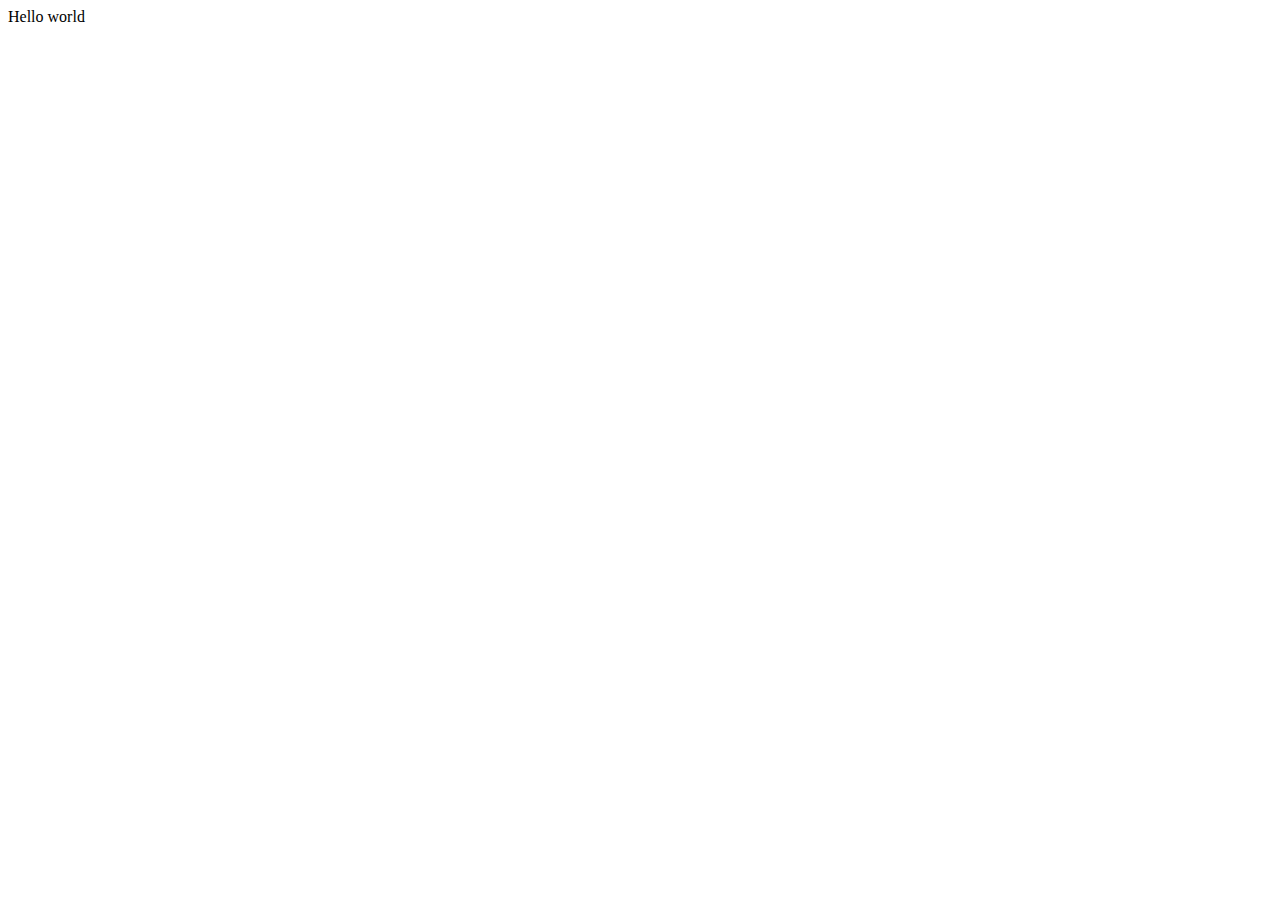
==== index.html @ 74fabec3 "Initial commit" ====
<!DOCTYPE html>
<html>

<head>
  <meta charset="utf-8">
  <meta name="viewport" content="width=device-width">
  <title>replit</title>
  <link href="style.css" rel="stylesheet" type="text/css" />
</head>

<body>
  Hello world
  <script src="script.js"></script>

  <!--
  This script places a badge on your repl's full-browser view back to your repl's cover
  page. Try various colors for the theme: dark, light, red, orange, yellow, lime, green,
  teal, blue, blurple, magenta, pink!
  -->
  <script src="https://replit.com/public/js/replit-badge-v2.js" theme="dark" position="bottom-right"></script>
</body>

</html>
---- style.css ----
html {
  height: 100%;
  width: 100%;
}
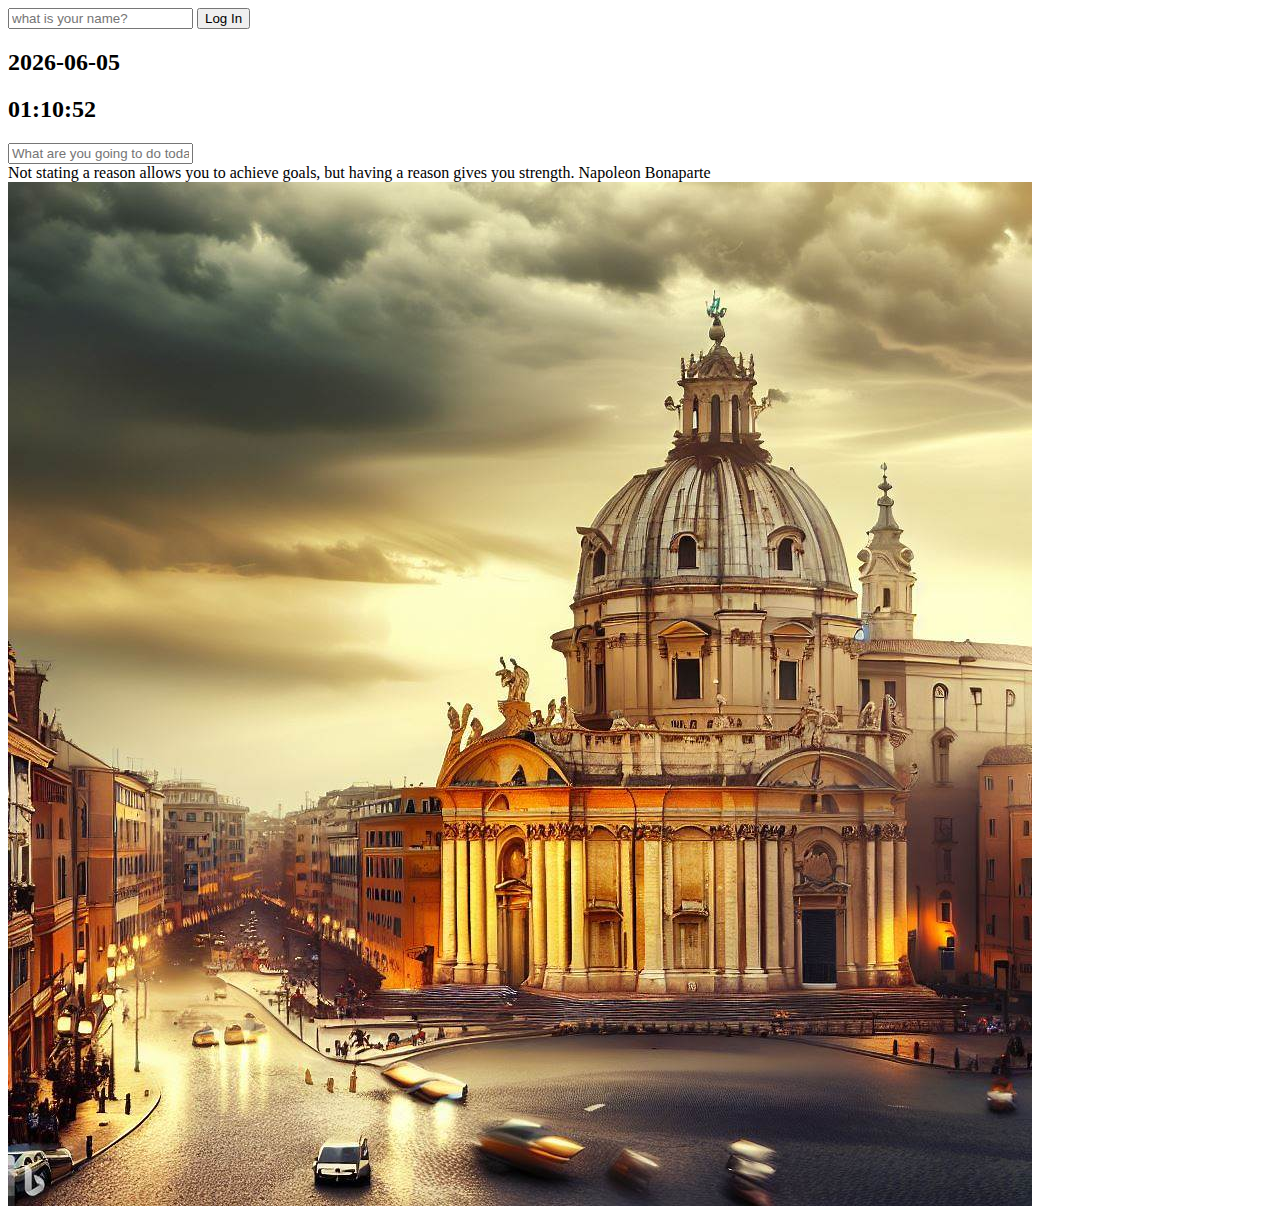
==== commit 6b03cbcd: "course 02-07" ====
--- a/index.html
+++ b/index.html
@@ -8,15 +8,38 @@
   <link href="style.css" rel="stylesheet" type="text/css" />
 </head>
 
-<body>
-  Hello world
-  <script src="script.js"></script>
+<body >
+  <form class="login-form hidden">
+    <input required maxlength="15" type="text" placeholder="what is your name?">
+    <button>Log In</button>
+  </form>
+  <h2 id="today"></h2>
+  <h2 id="clock">00:00</h2>
 
-  <!--
-  This script places a badge on your repl's full-browser view back to your repl's cover
-  page. Try various colors for the theme: dark, light, red, orange, yellow, lime, green,
-  teal, blue, blurple, magenta, pink!
-  -->
+  <h1 id="greeting" class="hidden"> </h1>
+  <form id="todo-form">
+    <input type="text" placeholder="What are you going to do today?">
+  </form>
+  <ui id="todo-list"></ui>
+  <div id="quote">
+    <span></span>
+    <span></span>
+  </div>
+  <div id=#weather>
+    <span></span>
+    <span></span>
+  </div>
+
+
+
+  <script src="js/greetings.js"></script>
+  <script src="js/clock.js"></script>
+  <script src="js/quotes.js"></script>
+  <script src="js/background.js"></script>
+  <script src="js/todo.js"></script>
+  <script src="js/weather.js"></script>
+
+
   <script src="https://replit.com/public/js/replit-badge-v2.js" theme="dark" position="bottom-right"></script>
 </body>
 
--- a/style.css
+++ b/style.css
@@ -2,3 +2,15 @@
   height: 100%;
   width: 100%;
 }
+
+h1 {
+  transition: color 1s ease-in-out;
+}
+
+.active {
+  color: tomato;
+}
+
+.hidden {
+  display: none;
+}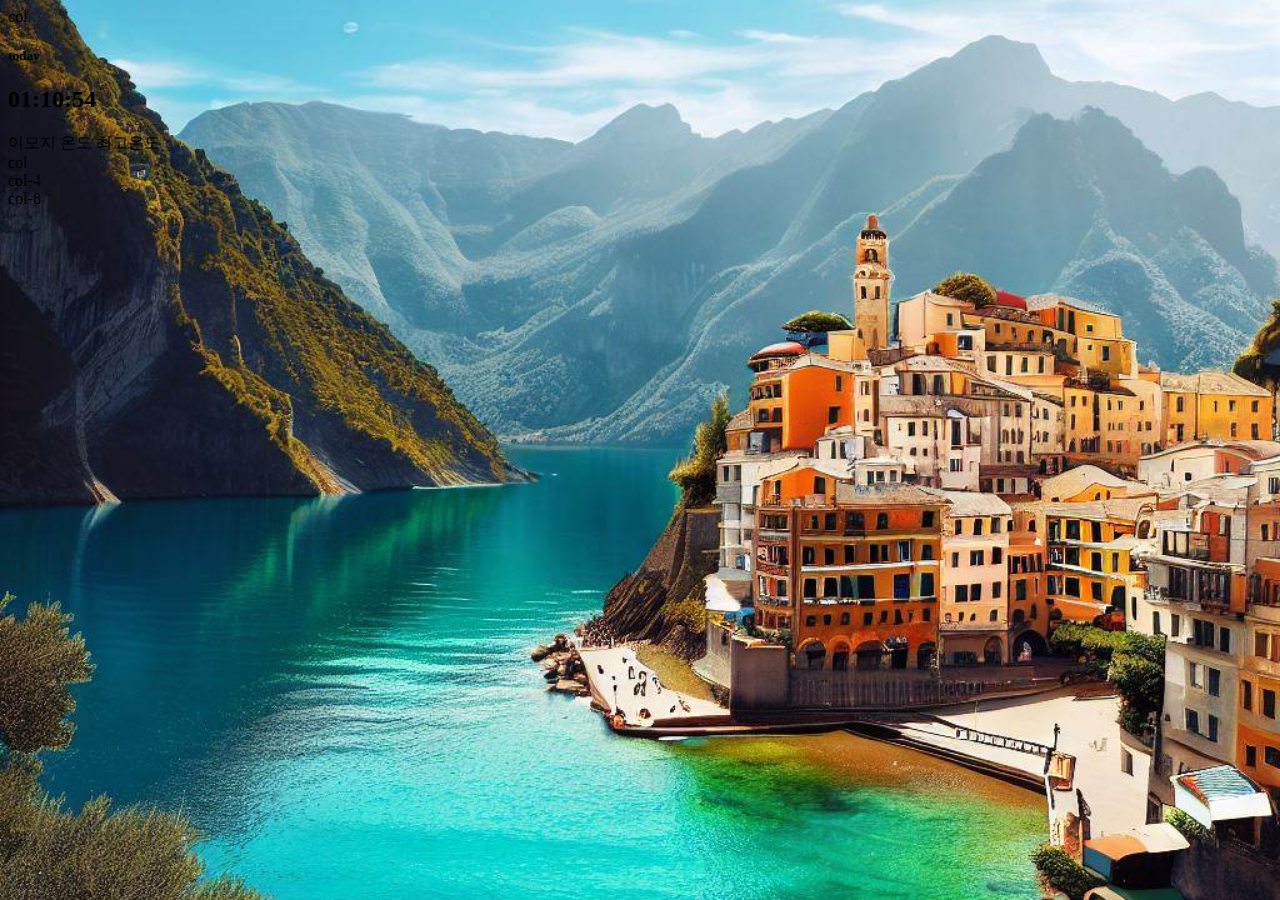
==== commit c53d2fcc: "feat: Add background image and date time" ====
--- a/index.html
+++ b/index.html
@@ -4,12 +4,37 @@
 <head>
   <meta charset="utf-8">
   <meta name="viewport" content="width=device-width">
-  <title>replit</title>
+  <title>chrome-app</title>
   <link href="style.css" rel="stylesheet" type="text/css" />
+  <link href="https://cdn.jsdelivr.net/npm/bootstrap@5.3.1/dist/css/bootstrap.min.css" rel="stylesheet" integrity="sha384-4bw+/aepP/YC94hEpVNVgiZdgIC5+VKNBQNGCHeKRQN+PtmoHDEXuppvnDJzQIu9" crossorigin="anonymous">
 </head>
 
 <body >
-  <form class="login-form hidden">
+  
+  <div class="container text-center">
+    <div class="row align-items-end time">
+      <div class="col">col</div>
+      <div class="col">
+        <div id="time">
+          <h5 id="today">today</h5>
+          <h2 id="clock">00:00</h2>
+        </div>
+        <div id="weather">
+          <span>이모지</span>
+          <span>온도</span>
+          <span>최고온도</span>
+        </div>
+      </div>
+      <div class="col">col</div>
+    </div>
+    <div class="row text-center todo">
+      <div class="col-4">col-4</div>
+      <div class="col-8">col-8</div>
+    </div>
+  </div>
+  <div class="overlay"></div>
+
+  <!-- <form class="login-form hidden">
     <input required maxlength="15" type="text" placeholder="what is your name?">
     <button>Log In</button>
   </form>
@@ -28,19 +53,17 @@
   <div id=#weather>
     <span></span>
     <span></span>
-  </div>
+  </div> -->
 
 
 
-  <script src="js/greetings.js"></script>
+ <!-- <script src="js/greetings.js"></script> -->
   <script src="js/clock.js"></script>
-  <script src="js/quotes.js"></script>
+  <!-- <script src="js/quotes.js"></script>  -->
   <script src="js/background.js"></script>
-  <script src="js/todo.js"></script>
-  <script src="js/weather.js"></script>
+  <!-- <script src="js/todo.js"></script>
+  <script src="js/weather.js"></script> -->
 
-
-  <script src="https://replit.com/public/js/replit-badge-v2.js" theme="dark" position="bottom-right"></script>
 </body>
 
 </html>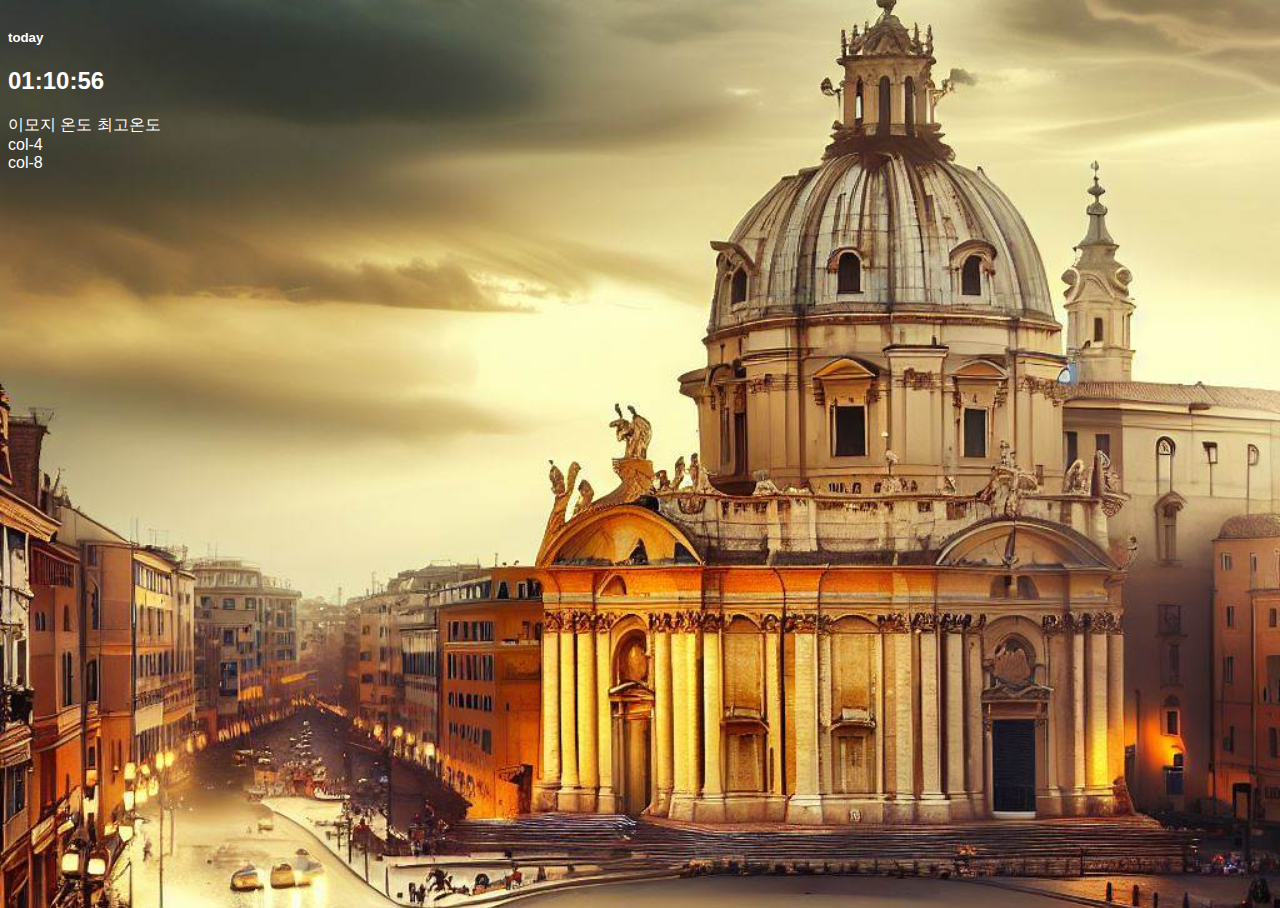
==== commit 40561469: "chore: div rearrange" ====
--- a/index.html
+++ b/index.html
@@ -11,21 +11,18 @@
 
 <body >
   
-  <div class="container text-center">
-    <div class="row align-items-end time">
-      <div class="col">col</div>
-      <div class="col">
-        <div id="time">
-          <h5 id="today">today</h5>
-          <h2 id="clock">00:00</h2>
-        </div>
-        <div id="weather">
-          <span>이모지</span>
-          <span>온도</span>
-          <span>최고온도</span>
-        </div>
-      </div>
-      <div class="col">col</div>
+  <div class="container text-center time">
+    <div class="row align-items-end">
+        <div class="row">
+          <div class="col" id="time">
+            <h5 id="today">today</h5>
+            <h2 id="clock">00:00</h2>
+          </div>
+          <div class="col" id="weather">
+            <span>이모지</span>
+            <span>온도</span>
+            <span>최고온도</span>
+          </div>
     </div>
     <div class="row text-center todo">
       <div class="col-4">col-4</div>
@@ -33,6 +30,11 @@
     </div>
   </div>
   <div class="overlay"></div>
+
+
+  <script src="js/background.js"></script>
+  <script src="js/clock.js"></script>
+  <script src="js/weather.js"></script>
 
   <!-- <form class="login-form hidden">
     <input required maxlength="15" type="text" placeholder="what is your name?">
@@ -50,19 +52,15 @@
     <span></span>
     <span></span>
   </div>
-  <div id=#weather>
-    <span></span>
-    <span></span>
-  </div> -->
 
 
 
- <!-- <script src="js/greetings.js"></script> -->
-  <script src="js/clock.js"></script>
+ <script src="js/greetings.js"></script> -->
+  
   <!-- <script src="js/quotes.js"></script>  -->
-  <script src="js/background.js"></script>
-  <!-- <script src="js/todo.js"></script>
-  <script src="js/weather.js"></script> -->
+  
+<!-- <script src="js/todo.js"></script> -->
+   
 
 </body>
 
--- a/style.css
+++ b/style.css
@@ -1,16 +1,45 @@
 html {
   height: 100%;
   width: 100%;
+}
+
+body {
+  color:rgb(255, 255, 255);
+  height: 100vh;
+  width: 100%;
+  /* display: flex; */
+  justify-content: center;
+  align-items: center;
+  font-family: -apple-system, BlinkMacSystemFont, "Segoe UI", Roboto, Oxygen,
+    Ubuntu, Cantarell, "Open Sans", "Helvetica Neue", sans-serif;
 }
 
 h1 {
   transition: color 1s ease-in-out;
 }
 
+.time{
+  height: 400px;
+  overflow: hidden;
+}
+
+.todo{
+  height:400px;
+}
 .active {
   color: tomato;
 }
 
 .hidden {
   display: none;
-}+}
+
+/* .overlay {
+  position: fixed;
+  top: 0;
+  left: 0;
+  width: 100%;
+  height: 100%;
+  background-color: rgba(0, 0, 0, 0.8); /* Black with 20% opacity */
+  /*z-index: 1; /* Place the overlay above other content */
+/* }  */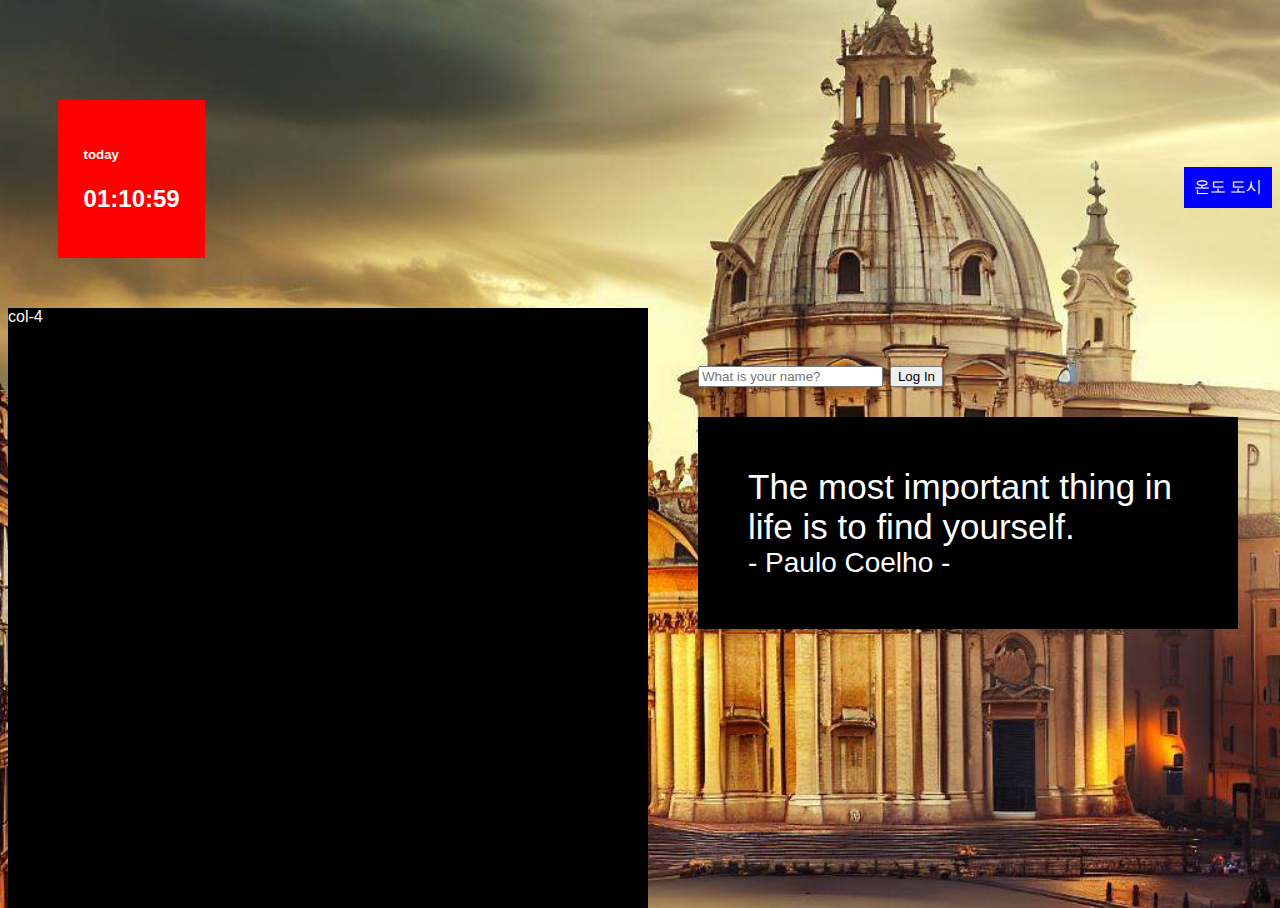
==== commit 6491e0d4: "feat: apply Grid layout" ====
--- a/index.html
+++ b/index.html
@@ -6,58 +6,58 @@
   <meta name="viewport" content="width=device-width">
   <title>chrome-app</title>
   <link href="style.css" rel="stylesheet" type="text/css" />
-  <link href="https://cdn.jsdelivr.net/npm/bootstrap@5.3.1/dist/css/bootstrap.min.css" rel="stylesheet" integrity="sha384-4bw+/aepP/YC94hEpVNVgiZdgIC5+VKNBQNGCHeKRQN+PtmoHDEXuppvnDJzQIu9" crossorigin="anonymous">
 </head>
 
 <body >
-  
-  <div class="container text-center time">
-    <div class="row align-items-end">
-        <div class="row">
-          <div class="col" id="time">
-            <h5 id="today">today</h5>
-            <h2 id="clock">00:00</h2>
-          </div>
-          <div class="col" id="weather">
-            <span>이모지</span>
-            <span>온도</span>
-            <span>최고온도</span>
-          </div>
-    </div>
-    <div class="row text-center todo">
-      <div class="col-4">col-4</div>
-      <div class="col-8">col-8</div>
+  <!-- time & location -->
+  <div class="container timeWeather">
+      <div id="time">
+        <h5 id="today">today</h5>
+        <h2 id="clock">00:00</h2>
+      </div>
+      <div id="weather">
+        <span>온도</span>
+        <span>도시</span>
+      </div>  
+  </div>
+
+  <!-- quote & todo -->
+  <div class="container todoQuote">
+    <div id="todo">col-4</div>
+    <div id="loginQuote">
+      <!-- login -->
+      <form class="login-form" class="hidden">
+        <input required maxlength="20" type="text" placeholder="What is your name?">
+        <button>Log In</button>
+      </form>    
+      <h1 id="greeting" class="hidden"></h1>
+      <!-- quote -->
+      <div id="quote">
+        <span></span>
+        <span></span>
+      </div>
+
     </div>
   </div>
-  <div class="overlay"></div>
 
 
   <script src="js/background.js"></script>
   <script src="js/clock.js"></script>
   <script src="js/weather.js"></script>
+  <script src="js/greetings.js"></script>
+  <script src="js/quotes.js"></script>
 
-  <!-- <form class="login-form hidden">
-    <input required maxlength="15" type="text" placeholder="what is your name?">
-    <button>Log In</button>
-  </form>
-  <h2 id="today"></h2>
-  <h2 id="clock">00:00</h2>
-
-  <h1 id="greeting" class="hidden"> </h1>
-  <form id="todo-form">
-    <input type="text" placeholder="What are you going to do today?">
-  </form>
+  <!--       <form id="todo-form">
+        <input type="text" placeholder="What are you going to do today?">
+      </form>
   <ui id="todo-list"></ui>
-  <div id="quote">
-    <span></span>
-    <span></span>
-  </div>
+  
 
 
 
- <script src="js/greetings.js"></script> -->
+ -->
   
-  <!-- <script src="js/quotes.js"></script>  -->
+  <!--   -->
   
 <!-- <script src="js/todo.js"></script> -->
    
--- a/style.css
+++ b/style.css
@@ -18,28 +18,60 @@
   transition: color 1s ease-in-out;
 }
 
-.time{
-  height: 400px;
-  overflow: hidden;
+.timeWeather{
+  position: relative;
+  display:grid;
+  /* grid-auto-flow:column; */
+  grid-template-columns: repeat(auto-fit, minmax(300px, 1fr));
+  margin:0 auto;
+  height: 300px;
+  /* background: lightgray; */
+}
+#time{
+  padding: 2%;
+  background:red;
+  position: absolute;
+  left: 50px;
+  bottom: 50px;
+}
+#weather{
+  position: absolute;
+  background:blue;
+  right: 16px;
+  bottom: 100px;
+  padding: 10px;
 }
 
-.todo{
-  height:400px;
+.todoQuote{
+  display:grid;
+  grid-template-columns: repeat(auto-fit, minmax(300px, 1fr));
+  height:600px;
+  margin: 0 auto;
 }
+#todo{
+  background:black;
+}
+#loginQuote{
+  /* background:grey; */
+  font-size:25px;
+  padding: 50px;
+}
+#quote{
+  margin-top: 30px;
+  display:grid;
+  grid-auto-flow:row;
+  background:rgb(0, 0, 0);
+  font-size:35px;
+  padding: 50px;
+}
+#quote span:nth-child(2){
+  font-size:28px;
+}
+
 .active {
   color: tomato;
 }
 
 .hidden {
   display: none;
-}
-
-/* .overlay {
-  position: fixed;
-  top: 0;
-  left: 0;
-  width: 100%;
-  height: 100%;
-  background-color: rgba(0, 0, 0, 0.8); /* Black with 20% opacity */
-  /*z-index: 1; /* Place the overlay above other content */
-/* }  */+}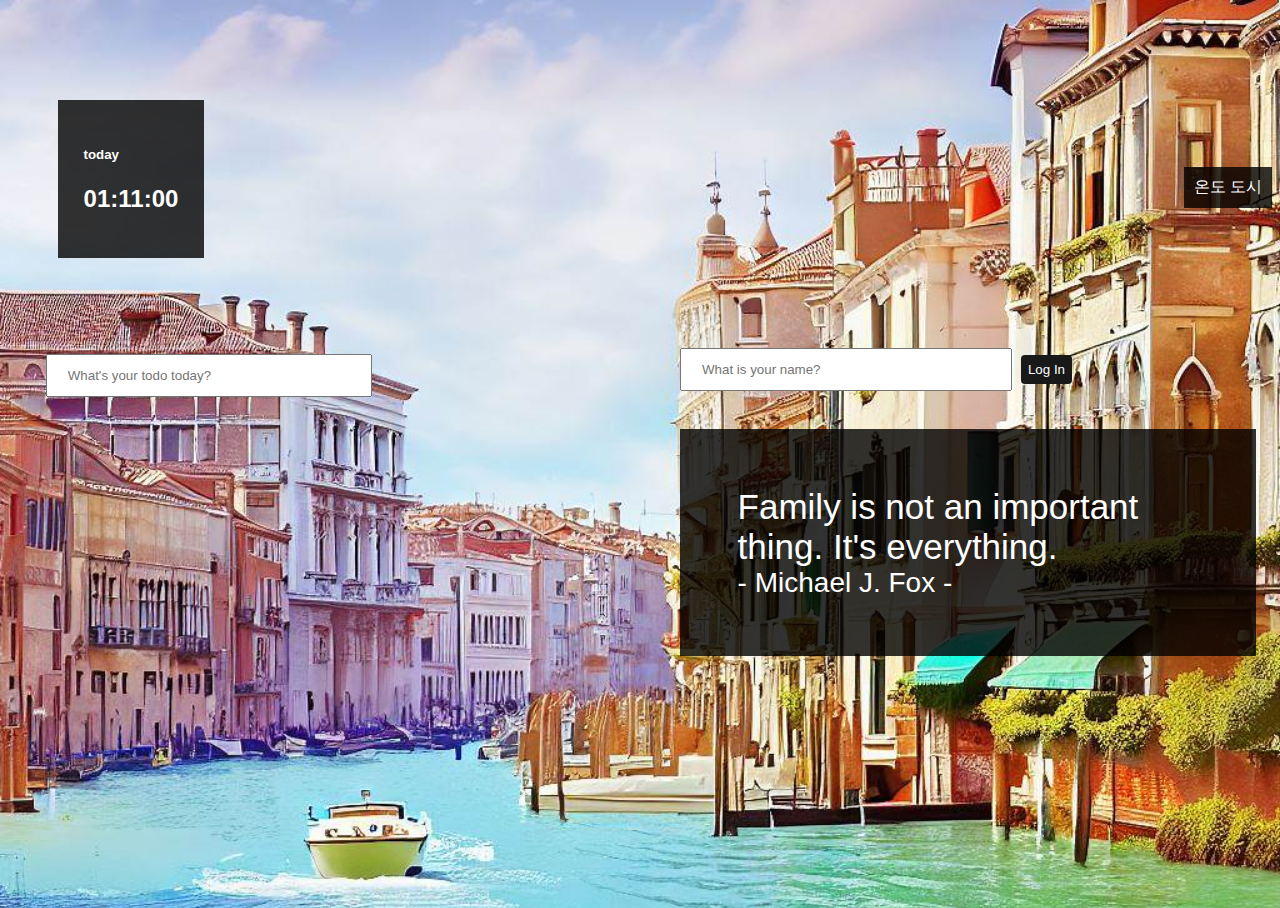
==== commit 7a150007: "feat: Add create and delete todos" ====
--- a/index.html
+++ b/index.html
@@ -21,9 +21,16 @@
       </div>  
   </div>
 
-  <!-- quote & todo -->
+  <!-- login & quote & todo -->
   <div class="container todoQuote">
-    <div id="todo">col-4</div>
+    <!-- todo -->
+    <div id="todo">
+      <form id="todo-form">
+        <input type="text" placeholder="What's your todo today?">
+      </form>
+      <div id="todo-bg"><ui id="todo-list"></ui></div>
+    </div>
+    <!-- login & quote -->
     <div id="loginQuote">
       <!-- login -->
       <form class="login-form" class="hidden">
@@ -36,7 +43,6 @@
         <span></span>
         <span></span>
       </div>
-
     </div>
   </div>
 
@@ -46,21 +52,9 @@
   <script src="js/weather.js"></script>
   <script src="js/greetings.js"></script>
   <script src="js/quotes.js"></script>
-
-  <!--       <form id="todo-form">
-        <input type="text" placeholder="What are you going to do today?">
-      </form>
-  <ui id="todo-list"></ui>
+  <script src="js/todo.js"></script>
   
 
-
-
- -->
-  
-  <!--   -->
-  
-<!-- <script src="js/todo.js"></script> -->
-   
 
 </body>
 
--- a/style.css
+++ b/style.css
@@ -29,14 +29,14 @@
 }
 #time{
   padding: 2%;
-  background:red;
+  background:rgb(0, 0, 0, 0.8);
   position: absolute;
   left: 50px;
   bottom: 50px;
 }
 #weather{
   position: absolute;
-  background:blue;
+  background:rgb(0, 0, 0, 0.8);
   right: 16px;
   bottom: 100px;
   padding: 10px;
@@ -49,23 +49,55 @@
   margin: 0 auto;
 }
 #todo{
-  background:black;
+  /* background:black; */
+  padding: 5%;
+}
+#todo-form{
+  margin:1%;
+}
+#todo-list{
+  line-height: 2rem;
+  font-size: 1.3rem;
+  font-weight: 700;
+  text-decoration: underline;
+}
+
+#todo-bg{
+  /* background-color:rgb(0, 0, 0, 0.8); */
+  padding: 5%;
 }
 #loginQuote{
   /* background:grey; */
   font-size:25px;
-  padding: 50px;
+  padding: 5%;
 }
 #quote{
   margin-top: 30px;
   display:grid;
   grid-auto-flow:row;
-  background:rgb(0, 0, 0);
+  background:rgb(0, 0, 0, 0.8);
   font-size:35px;
-  padding: 50px;
+  padding: 10%;
 }
 #quote span:nth-child(2){
   font-size:28px;
+}
+
+input[type=text], select{
+  width : 50%;
+  padding: 12px 20px;
+  margin: 8px 0px;
+  display: inline-block;
+}
+
+button {
+  background-color: #191919;
+  color: white;
+  padding: 7px 7px;
+  margin: 2px 2px;
+  border: none;
+  border-radius: 4px;
+  cursor: pointer;
 }
 
 .active {
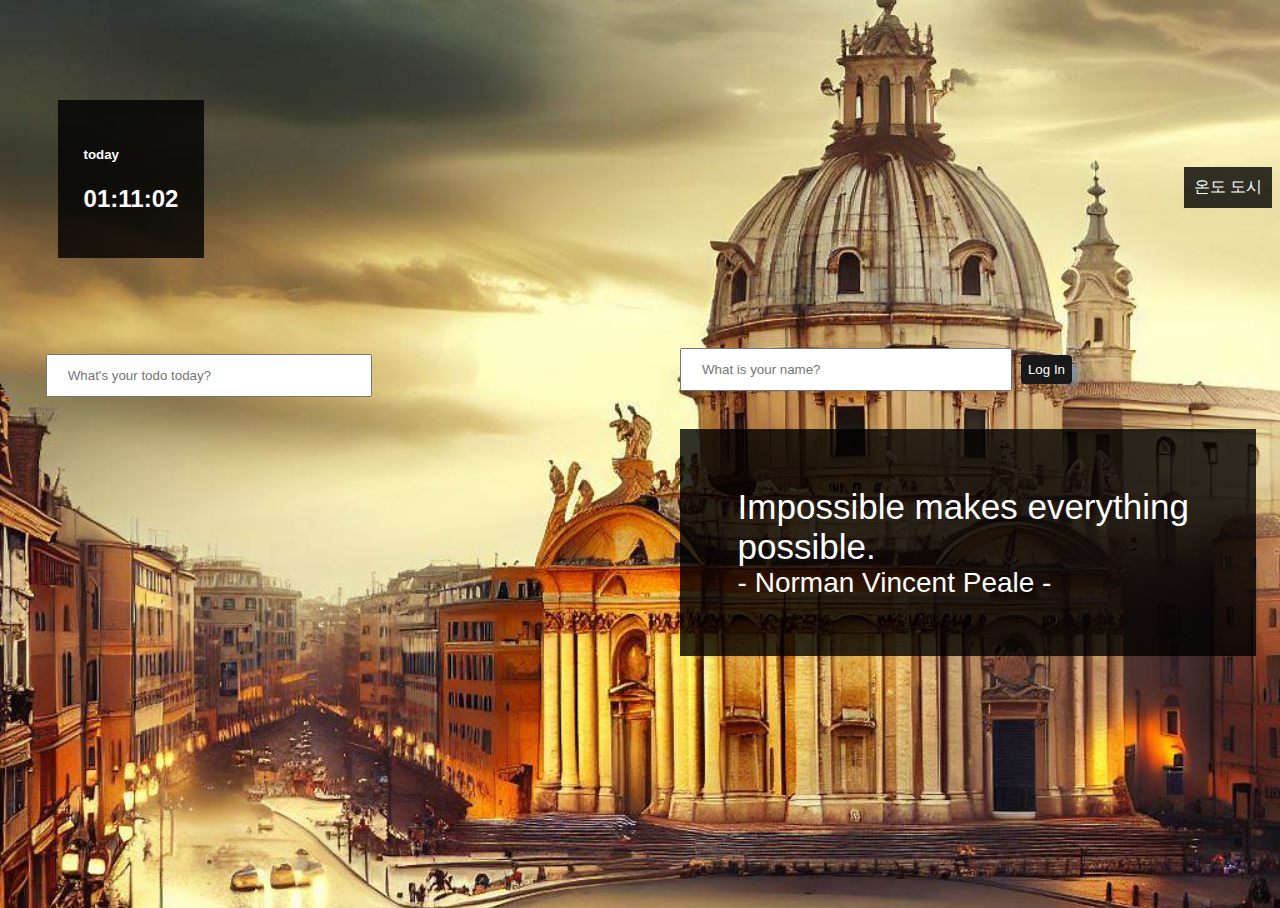
==== commit 3a19e1ba: "fix: login-form hidden class" ====
--- a/index.html
+++ b/index.html
@@ -33,7 +33,7 @@
     <!-- login & quote -->
     <div id="loginQuote">
       <!-- login -->
-      <form class="login-form" class="hidden">
+      <form class="login-form hidden">
         <input required maxlength="20" type="text" placeholder="What is your name?">
         <button>Log In</button>
       </form>    
